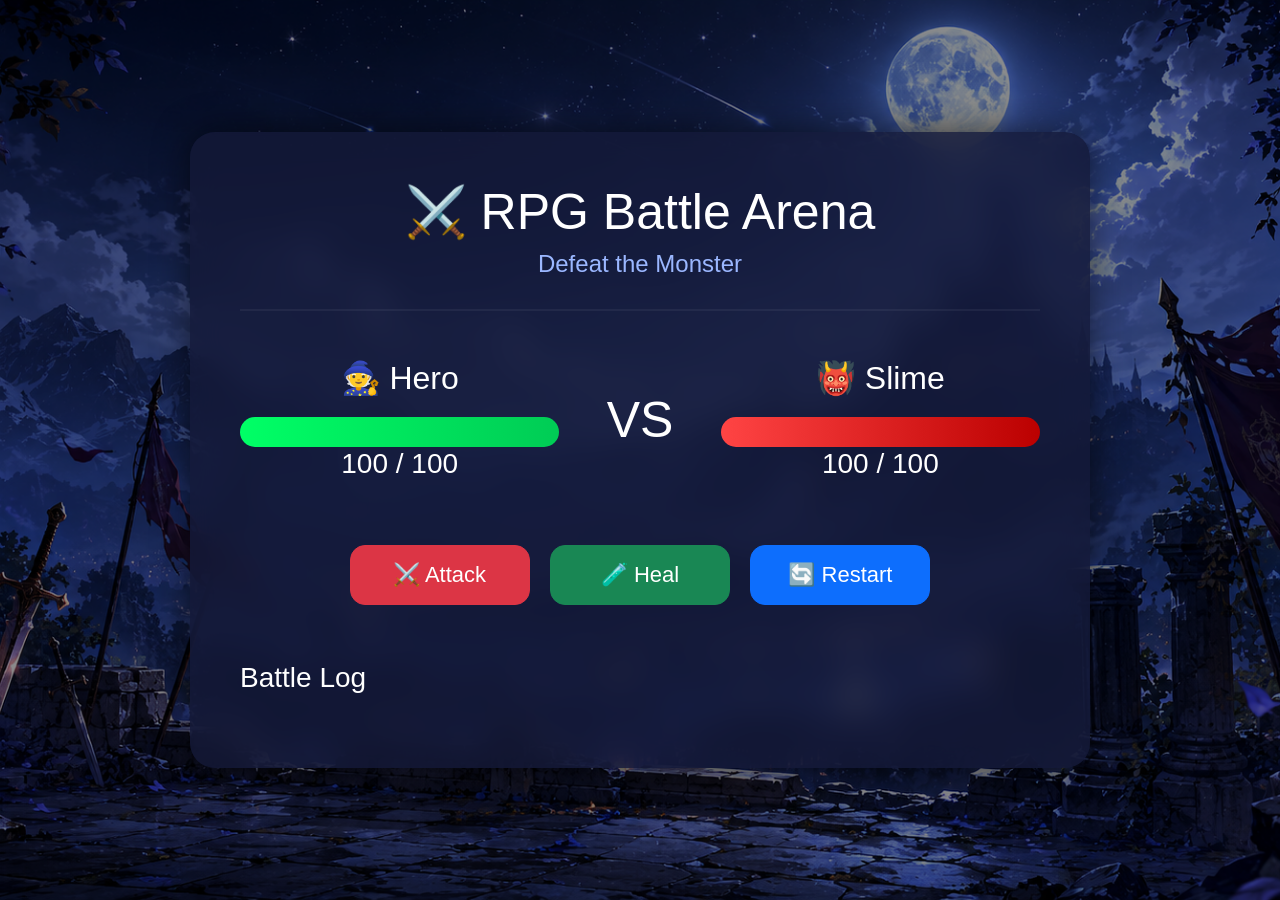
==== index.html @ fed790fe "first commit" ====
<!DOCTYPE html>
<html lang="zh-TW">

<head>

<meta charset="UTF-8">

<meta name="viewport" content="width=device-width, initial-scale=1.0">

<title>RPG Battle Arena</title>

<link href="https://cdn.jsdelivr.net/npm/bootstrap@5.3.3/dist/css/bootstrap.min.css" rel="stylesheet">

<link rel="stylesheet" href="css/style.css">

</head>

<body>

<div class="overlay">

<div class="container text-center">

<h1>⚔️ RPG Battle Arena</h1>

<h4>Defeat the Monster</h4>

<hr>

<div class="row mt-5">

<div class="col">

<h2>🧙 Hero</h2>

<div class="hpBar">

<div id="playerBar"></div>

</div>

<h3 id="playerHP">100 / 100</h3>

</div>

<div class="col-2 d-flex align-items-center justify-content-center">

<h1>VS</h1>

</div>

<div class="col">

<h2>👹 Slime</h2>

<div class="hpBar">

<div id="enemyBar"></div>

</div>

<h3 id="enemyHP">100 / 100</h3>

</div>

</div>

<div class="mt-5">

<button id="attackBtn" class="btn btn-danger m-2">

⚔️ Attack

</button>

<button id="healBtn" class="btn btn-success m-2">

🧪 Heal

</button>

<button id="restartBtn" class="btn btn-primary m-2">

🔄 Restart

</button>

</div>

<div class="log mt-5">

<h3>Battle Log</h3>

<ul id="battleLog"></ul>

</div>

</div>

</div>

<script src="js/script.js"></script>

</body>

</html>
---- css/style.css ----
*{
margin:0;
padding:0;
box-sizing:border-box;
}

body{

display:flex;
justify-content:center;
align-items:center;

min-height:100vh;

background-image:url("../img/8C95254A-0207-41C9-B07E-AD2222BE0AAA.png");
background-size:cover;
background-position:center;
background-repeat:no-repeat;

font-family:Arial, Helvetica, sans-serif;

}

body::before{

content:"";

position:fixed;

top:0;
left:0;

width:100%;
height:100%;

background:rgba(0,0,0,.45);

z-index:-1;

}

.overlay{

width:100%;

display:flex;
justify-content:center;

}

.container{

width:900px;

background:rgba(20,25,55,.82);

backdrop-filter:blur(15px);

color:white;

border-radius:25px;

padding:50px;

box-shadow:0 0 35px rgba(0,0,0,.6);

}

h1{

font-size:50px;

}

h4{

color:#9bb7ff;

}

hr{

border:1px solid rgba(255,255,255,.2);

margin:30px 0;

}

.hpBar{

width:100%;

height:30px;

background:#444;

border-radius:30px;

overflow:hidden;

margin-top:20px;

}

#playerBar{

width:100%;

height:100%;

background:linear-gradient(to right,#00ff66,#00cc55);

transition:.3s;

}

#enemyBar{

width:100%;

height:100%;

background:linear-gradient(to right,#ff4444,#bb0000);

transition:.3s;

}

.btn{

width:180px;

height:60px;

font-size:22px;

border-radius:15px;

}

.log{

margin-top:40px;

text-align:left;

}

#battleLog{

list-style:none;

padding:0;

max-height:250px;

overflow-y:auto;

}

#battleLog li{

margin:10px 0;

padding:12px;

border-radius:12px;

background:rgba(255,255,255,.08);

}
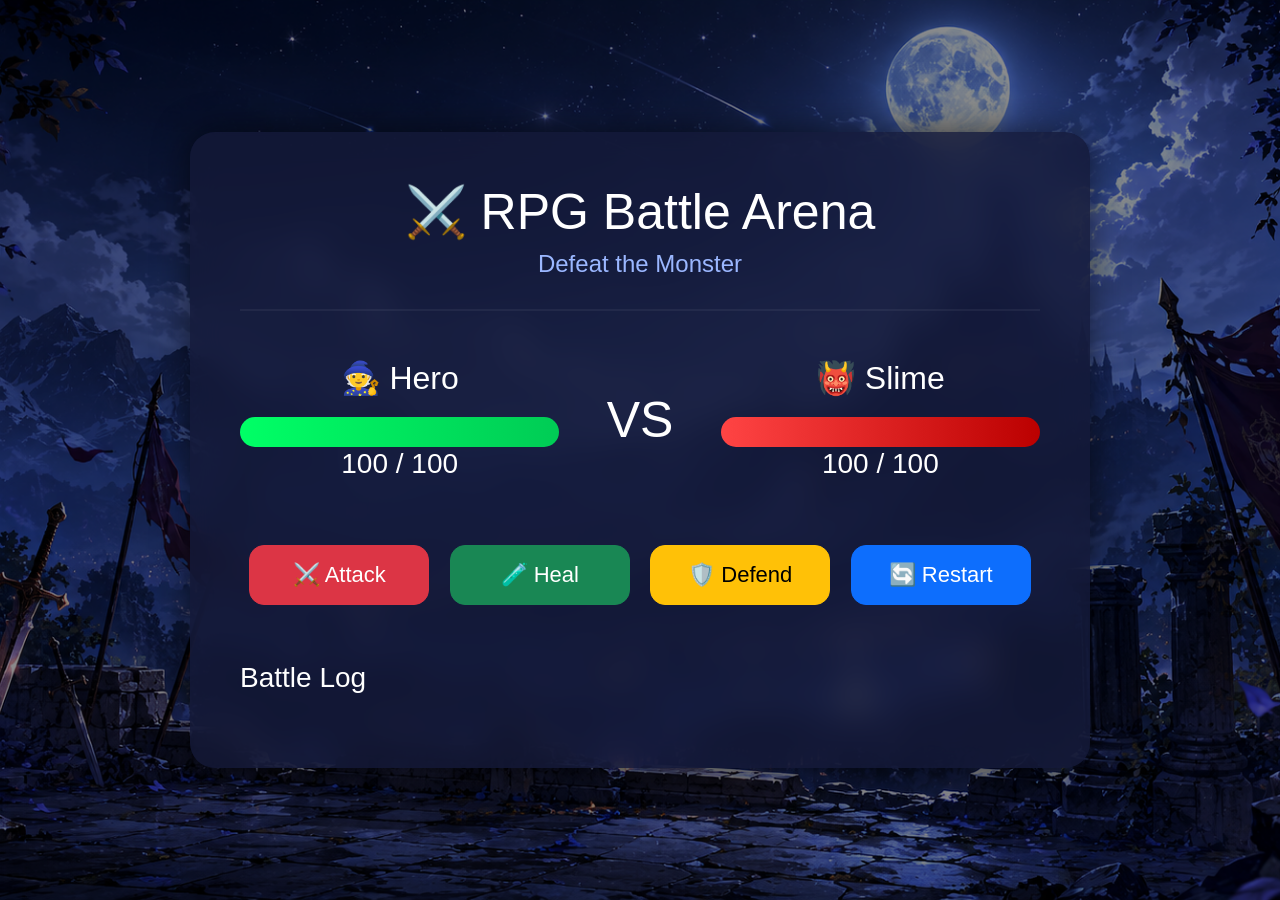
==== commit fe55fa81: "完成 RPG Battle 第一版" ====
--- a/index.html
+++ b/index.html
@@ -3,103 +3,105 @@
 
 <head>
 
-<meta charset="UTF-8">
+    <meta charset="UTF-8">
 
-<meta name="viewport" content="width=device-width, initial-scale=1.0">
+    <meta name="viewport" content="width=device-width, initial-scale=1.0">
 
-<title>RPG Battle Arena</title>
+    <title>RPG Battle Arena</title>
 
-<link href="https://cdn.jsdelivr.net/npm/bootstrap@5.3.3/dist/css/bootstrap.min.css" rel="stylesheet">
+    <link href="https://cdn.jsdelivr.net/npm/bootstrap@5.3.3/dist/css/bootstrap.min.css" rel="stylesheet">
 
-<link rel="stylesheet" href="css/style.css">
+    <link rel="stylesheet" href="css/style.css">
 
 </head>
 
 <body>
 
-<div class="overlay">
+    <div class="overlay">
 
-<div class="container text-center">
+        <div class="container text-center">
 
-<h1>⚔️ RPG Battle Arena</h1>
+            <h1>⚔️ RPG Battle Arena</h1>
 
-<h4>Defeat the Monster</h4>
+            <h4>Defeat the Monster</h4>
 
-<hr>
+            <hr>
 
-<div class="row mt-5">
+            <div class="row mt-5">
 
-<div class="col">
+                <div class="col">
 
-<h2>🧙 Hero</h2>
+                    <h2>🧙 Hero</h2>
 
-<div class="hpBar">
+                    <div class="hpBar">
 
-<div id="playerBar"></div>
+                        <div id="playerBar"></div>
 
-</div>
+                    </div>
 
-<h3 id="playerHP">100 / 100</h3>
+                    <h3 id="playerHP">100 / 100</h3>
 
-</div>
+                </div>
 
-<div class="col-2 d-flex align-items-center justify-content-center">
+                <div class="col-2 d-flex align-items-center justify-content-center">
 
-<h1>VS</h1>
+                    <h1>VS</h1>
 
-</div>
+                </div>
 
-<div class="col">
+                <div class="col">
 
-<h2>👹 Slime</h2>
+                    <h2>👹 Slime</h2>
 
-<div class="hpBar">
+                    <div class="hpBar">
 
-<div id="enemyBar"></div>
+                        <div id="enemyBar"></div>
 
-</div>
+                    </div>
 
-<h3 id="enemyHP">100 / 100</h3>
+                    <h3 id="enemyHP">100 / 100</h3>
 
-</div>
+                </div>
 
-</div>
+            </div>
 
-<div class="mt-5">
+            <div class="mt-5">
 
-<button id="attackBtn" class="btn btn-danger m-2">
+                <button id="attackBtn" class="btn btn-danger m-2">
 
-⚔️ Attack
+                    ⚔️ Attack
 
-</button>
+                </button>
 
-<button id="healBtn" class="btn btn-success m-2">
+                <button id="healBtn" class="btn btn-success m-2">
 
-🧪 Heal
+                    🧪 Heal
 
-</button>
+                </button>
+                <button id="defendBtn" class="btn btn-warning m-2">
+                    🛡️ Defend
+                </button>
+                <button id="restartBtn" class="btn btn-primary m-2">
 
-<button id="restartBtn" class="btn btn-primary m-2">
+                    🔄 Restart
 
-🔄 Restart
+                </button>
 
-</button>
+            </div>
 
-</div>
+            <div class="log mt-5">
 
-<div class="log mt-5">
+                <h3>Battle Log</h3>
 
-<h3>Battle Log</h3>
+                <ul id="battleLog"></ul>
 
-<ul id="battleLog"></ul>
+            </div>
 
-</div>
+        </div>
 
-</div>
+    </div>
 
-</div>
-
-<script src="js/script.js"></script>
+    <script src="js/script.js"></script>
 
 </body>
 
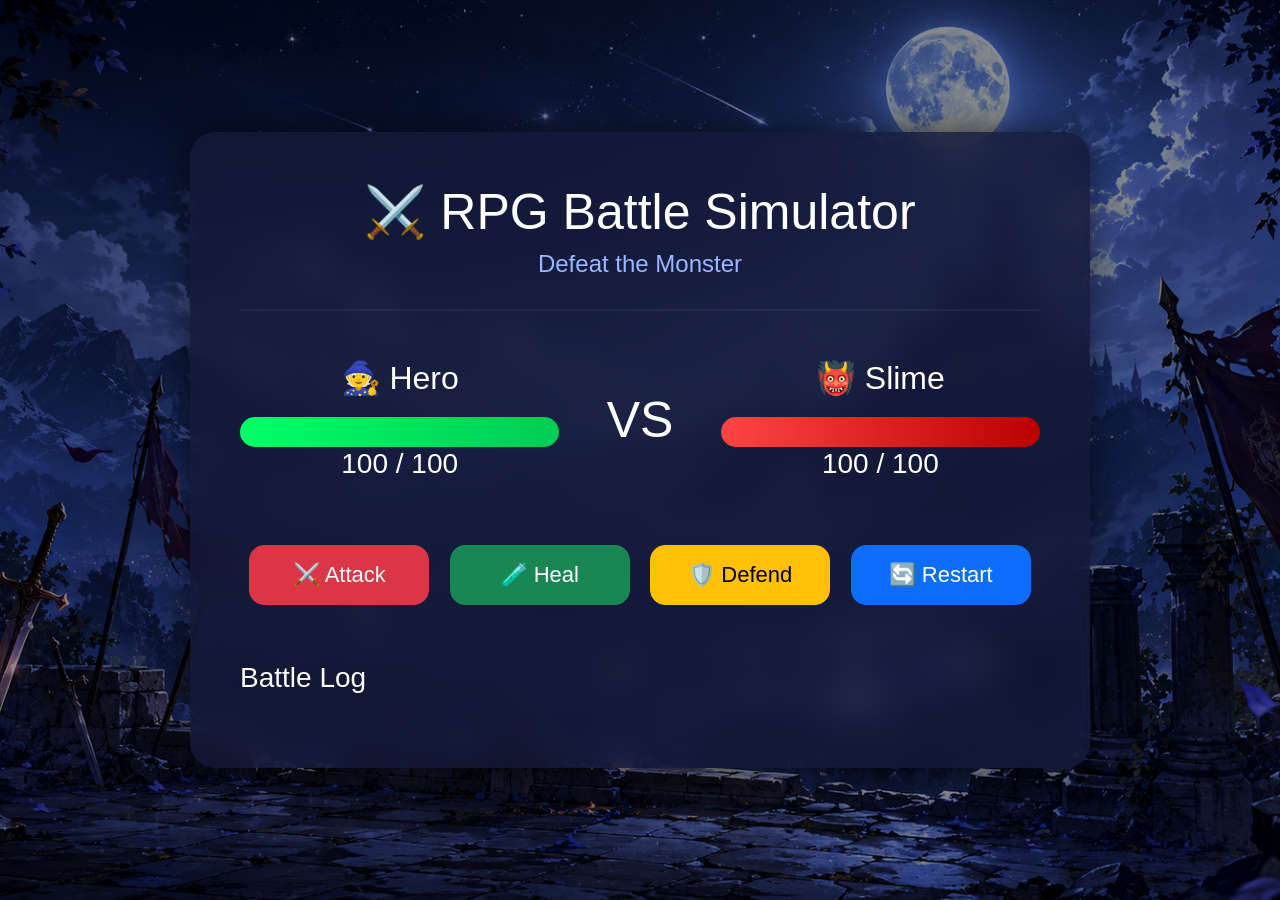
==== commit 1663f009: "7/16 2" ====
--- a/index.html
+++ b/index.html
@@ -7,7 +7,7 @@
 
     <meta name="viewport" content="width=device-width, initial-scale=1.0">
 
-    <title>RPG Battle Arena</title>
+    <title>RPG Battle Simulator</title>
 
     <link href="https://cdn.jsdelivr.net/npm/bootstrap@5.3.3/dist/css/bootstrap.min.css" rel="stylesheet">
 
@@ -21,7 +21,7 @@
 
         <div class="container text-center">
 
-            <h1>⚔️ RPG Battle Arena</h1>
+            <h1>⚔️ RPG Battle Simulator</h1>
 
             <h4>Defeat the Monster</h4>
 
@@ -31,7 +31,7 @@
 
                 <div class="col">
 
-                    <h2>🧙 Hero</h2>
+                    <h2 id="playerName">🧙 Hero</h2>
 
                     <div class="hpBar">
 
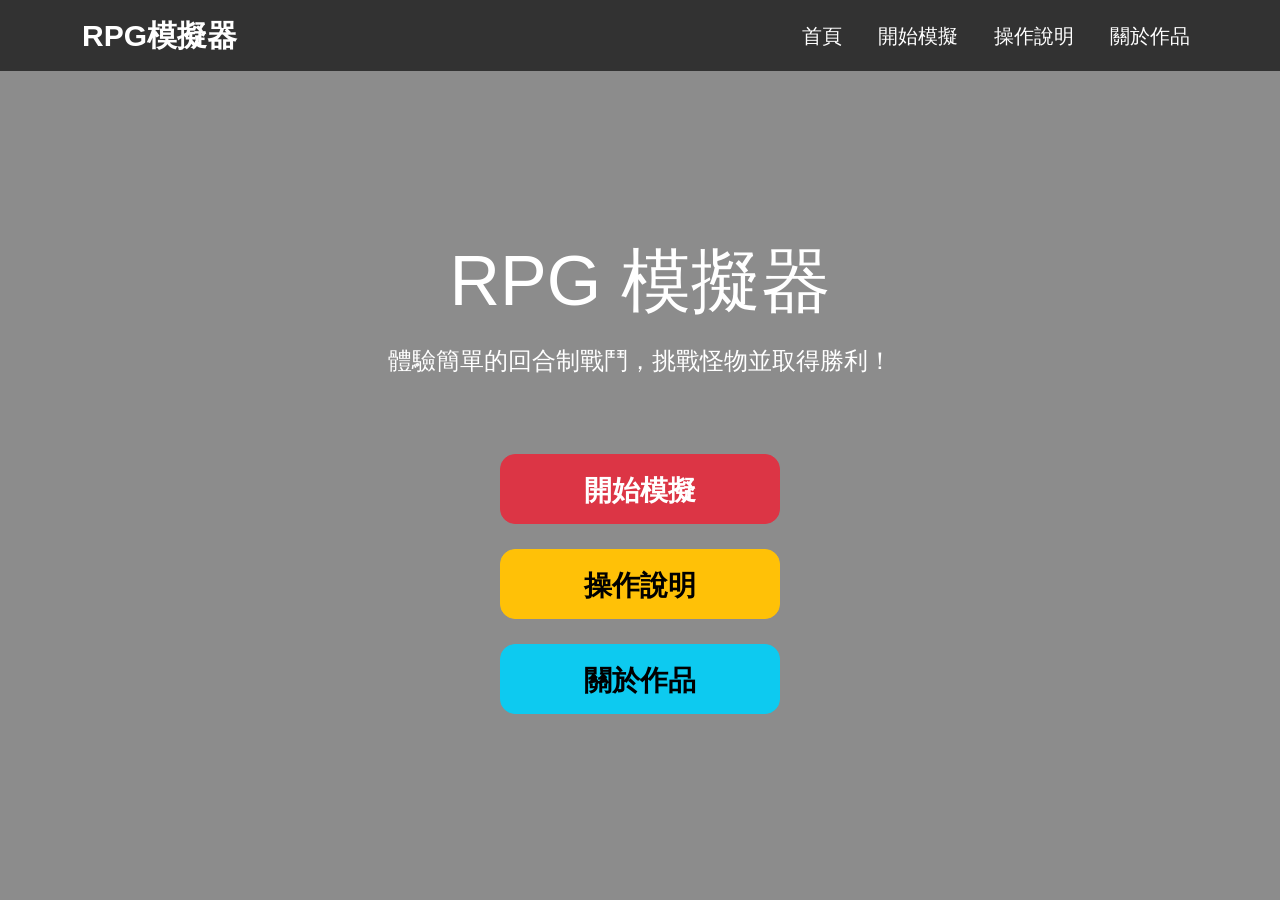
==== commit da3fb6ba: "7/17af" ====
--- a/index.html
+++ b/index.html
@@ -7,7 +7,7 @@
 
     <meta name="viewport" content="width=device-width, initial-scale=1.0">
 
-    <title>RPG Battle Simulator</title>
+    <title>RPG模擬器</title>
 
     <link href="https://cdn.jsdelivr.net/npm/bootstrap@5.3.3/dist/css/bootstrap.min.css" rel="stylesheet">
 
@@ -17,91 +17,93 @@
 
 <body>
 
-    <div class="overlay">
+    <nav class="navbar navbar-expand-lg navbar-dark">
 
-        <div class="container text-center">
+        <div class="container">
 
-            <h1>⚔️ RPG Battle Simulator</h1>
+            <a class="navbar-brand" href="index.html">
 
-            <h4>Defeat the Monster</h4>
+                RPG模擬器
 
-            <hr>
+            </a>
 
-            <div class="row mt-5">
+            <button class="navbar-toggler" data-bs-toggle="collapse" data-bs-target="#menu">
 
-                <div class="col">
+                <span class="navbar-toggler-icon"></span>
 
-                    <h2 id="playerName">🧙 Hero</h2>
+            </button>
 
-                    <div class="hpBar">
+            <div class="collapse navbar-collapse" id="menu">
 
-                        <div id="playerBar"></div>
+                <ul class="navbar-nav ms-auto">
 
-                    </div>
+                    <li class="nav-item">
 
-                    <h3 id="playerHP">100 / 100</h3>
+                        <a class="nav-link active" href="index.html">
 
-                </div>
+                            首頁
 
-                <div class="col-2 d-flex align-items-center justify-content-center">
+                        </a>
 
-                    <h1>VS</h1>
+                    </li>
 
-                </div>
+                    <li class="nav-item">
 
-                <div class="col">
+                        <a class="nav-link" href="game.html">
 
-                    <h2>👹 Slime</h2>
+                            開始模擬
 
-                    <div class="hpBar">
+                        </a>
 
-                        <div id="enemyBar"></div>
+                    </li>
 
-                    </div>
+                    <li class="nav-item">
 
-                    <h3 id="enemyHP">100 / 100</h3>
+                        <a class="nav-link" href="guide.html">
 
-                </div>
+                            操作說明
 
-            </div>
+                        </a>
 
-            <div class="mt-5">
+                    </li>
 
-                <button id="attackBtn" class="btn btn-danger m-2">
+                    <li class="nav-item">
 
-                    ⚔️ Attack
+                        <a class="nav-link" href="about.html">
 
-                </button>
+                            關於作品
 
-                <button id="healBtn" class="btn btn-success m-2">
+                        </a>
 
-                    🧪 Heal
+                    </li>
 
-                </button>
-                <button id="defendBtn" class="btn btn-warning m-2">
-                    🛡️ Defend
-                </button>
-                <button id="restartBtn" class="btn btn-primary m-2">
-
-                    🔄 Restart
-
-                </button>
-
-            </div>
-
-            <div class="log mt-5">
-
-                <h3>Battle Log</h3>
-
-                <ul id="battleLog"></ul>
+                </ul>
 
             </div>
 
         </div>
 
-    </div>
+    </nav>
 
-    <script src="js/script.js"></script>
+    <section class="hero">
+
+        <h1>RPG 模擬器</h1>
+
+        <p>體驗簡單的回合制戰鬥，挑戰怪物並取得勝利！</p>
+
+        <div class="menu">
+
+            <a href="game.html" class="btn btn-danger">開始模擬</a>
+
+            <a href="guide.html" class="btn btn-warning">操作說明</a>
+
+            <a href="about.html" class="btn btn-info">關於作品</a>
+
+        </div>
+
+    </section>
+
+    <script src="https://cdn.jsdelivr.net/npm/bootstrap@5.3.3/dist/js/bootstrap.bundle.min.js"></script>
 
 </body>
 
--- a/css/style.css
+++ b/css/style.css
@@ -1,171 +1,187 @@
-*{
-margin:0;
-padding:0;
-box-sizing:border-box;
+* {
+    margin: 0;
+    padding: 0;
+    box-sizing: border-box;
 }
 
-body{
+body {
 
-display:flex;
-justify-content:center;
-align-items:center;
+    font-family: "Microsoft JhengHei", sans-serif;
 
-min-height:100vh;
+    background: url("../images/background.jpg");
 
-background-image:url("../img/8C95254A-0207-41C9-B07E-AD2222BE0AAA.png");
-background-size:cover;
-background-position:center;
-background-repeat:no-repeat;
+    background-size: cover;
 
-font-family:Arial, Helvetica, sans-serif;
+    background-position: center;
+
+    background-attachment: fixed;
+
+    color: white;
 
 }
 
-body::before{
+body::before {
 
-content:"";
+    content: "";
 
-position:fixed;
+    position: fixed;
 
-top:0;
-left:0;
+    top: 0;
+    left: 0;
 
-width:100%;
-height:100%;
+    width: 100%;
+    height: 100%;
 
-background:rgba(0,0,0,.45);
+    background: rgba(0, 0, 0, .45);
 
-z-index:-1;
+    z-index: -1;
 
 }
 
-.overlay{
+.navbar {
 
-width:100%;
+    background: rgba(20, 20, 20, .75);
 
-display:flex;
-justify-content:center;
+    backdrop-filter: blur(12px);
 
 }
 
-.container{
+.navbar-brand {
 
-width:900px;
+    font-size: 30px;
 
-background:rgba(20,25,55,.82);
-
-backdrop-filter:blur(15px);
-
-color:white;
-
-border-radius:25px;
-
-padding:50px;
-
-box-shadow:0 0 35px rgba(0,0,0,.6);
+    font-weight: bold;
 
 }
 
-h1{
+.nav-link {
 
-font-size:50px;
+    font-size: 20px;
+
+    margin-left: 20px;
+
+    color: white !important;
+
+    transition: .3s;
 
 }
 
-h4{
+.nav-link:hover {
 
-color:#9bb7ff;
+    color: #66b3ff !important;
 
 }
 
-hr{
+.hero {
 
-border:1px solid rgba(255,255,255,.2);
+    height: 90vh;
 
-margin:30px 0;
+    display: flex;
+
+    justify-content: center;
+
+    align-items: center;
+
+    flex-direction: column;
+
+    text-align: center;
 
 }
 
-.hpBar{
+.hero h1 {
 
-width:100%;
+    font-size: 70px;
 
-height:30px;
-
-background:#444;
-
-border-radius:30px;
-
-overflow:hidden;
-
-margin-top:20px;
+    margin-bottom: 20px;
 
 }
 
-#playerBar{
+.hero p {
 
-width:100%;
+    font-size: 24px;
 
-height:100%;
-
-background:linear-gradient(to right,#00ff66,#00cc55);
-
-transition:.3s;
+    margin-bottom: 35px;
 
 }
 
-#enemyBar{
+.btn {
 
-width:100%;
+    font-size: 24px;
 
-height:100%;
+    padding: 15px 45px;
 
-background:linear-gradient(to right,#ff4444,#bb0000);
-
-transition:.3s;
+    border-radius: 15px;
 
 }
 
-.btn{
+.progress {
 
-width:180px;
+    height: 35px;
 
-height:60px;
-
-font-size:22px;
-
-border-radius:15px;
+    margin-top: 20px;
 
 }
 
-.log{
+.progress-bar {
 
-margin-top:40px;
+    font-size: 18px;
 
-text-align:left;
+    font-weight: bold;
 
 }
 
-#battleLog{
+#battleLog {
 
-list-style:none;
+    list-style: none;
 
-padding:0;
-
-max-height:250px;
-
-overflow-y:auto;
+    padding: 0;
 
 }
 
-#battleLog li{
+#battleLog li {
 
-margin:10px 0;
+    background: #222;
 
-padding:12px;
+    padding: 12px;
 
-border-radius:12px;
+    margin-top: 10px;
 
-background:rgba(255,255,255,.08);
+    border-radius: 10px;
+
+}
+
+.menu {
+
+    display: flex;
+
+    flex-direction: column;
+
+    gap: 25px;
+
+    margin-top: 40px;
+
+}
+
+.menu .btn {
+
+    width: 280px;
+
+    height: 70px;
+
+    font-size: 28px;
+
+    font-weight: bold;
+
+    border-radius: 15px;
+
+    transition: .3s;
+
+}
+
+.menu .btn:hover {
+
+    transform: scale(1.08);
+
+    box-shadow: 0 0 20px rgba(255, 255, 255, .4);
 
 }
